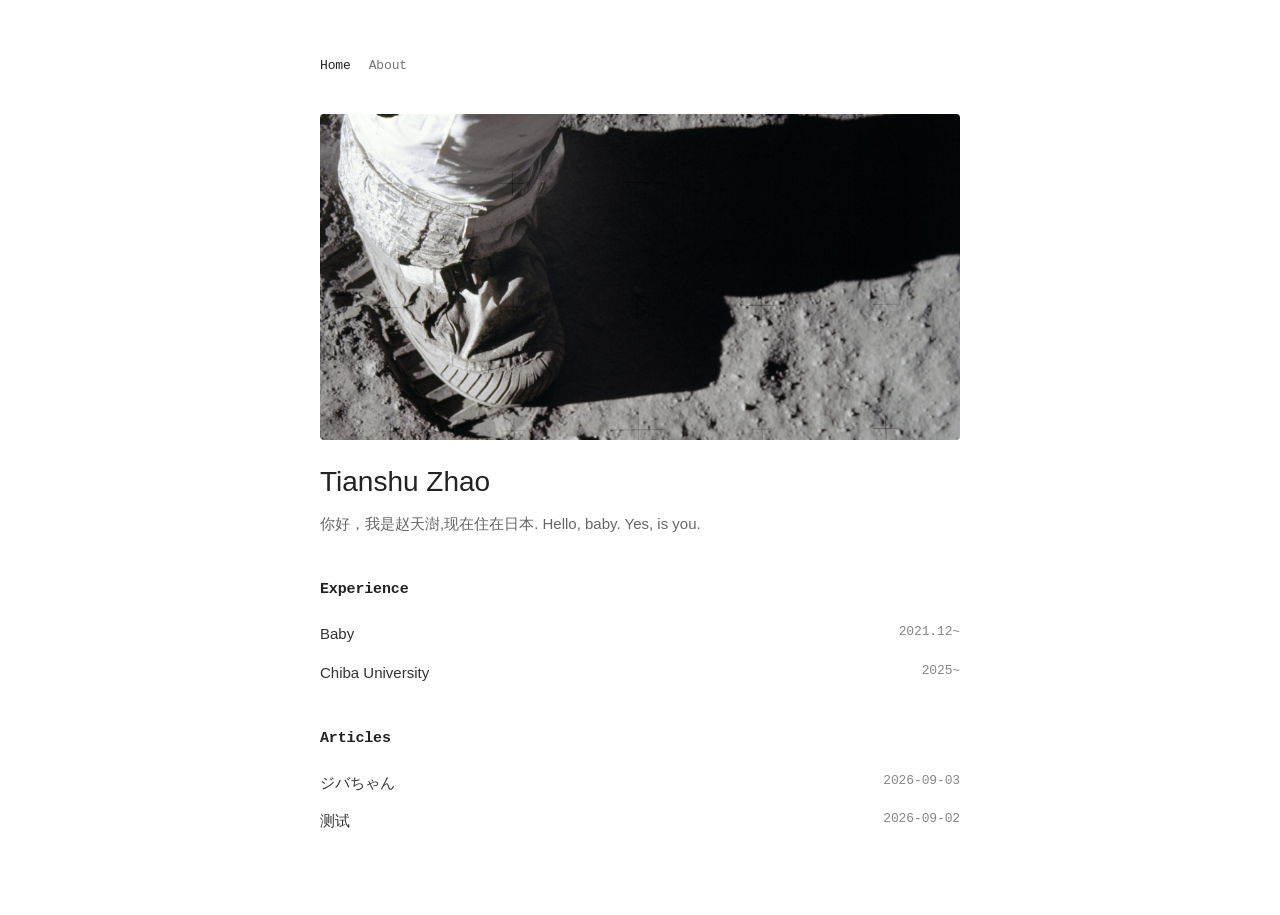
==== index.html @ 3090a096 "Publish website" ====
<!doctype html><html lang="en"><head><meta charset="utf-8"><meta name="viewport" content="width=device-width,initial-scale=1"><title>Tianshu Zhao — Culture × Technology</title><meta name="description" content="Hello, baby. 
Yes, is you.
"><meta property="og:title" content="Tianshu Zhao — Culture × Technology"><meta property="og:description" content="Hello, baby. 
Yes, is you.
"><meta property="og:image" content="https://zhao-tianshu.github.io/og.png"><meta name="twitter:card" content="summary_large_image"><meta name="twitter:title" content="Tianshu Zhao — Culture × Technology"><meta name="twitter:description" content="Hello, baby. 
Yes, is you.
"><meta name="twitter:image" content="https://zhao-tianshu.github.io/og.png"><link rel="stylesheet" href="/style.css"></head><body><main><nav class="site-nav" aria-label="Main navigation"><a aria-current="page" href="/">Home</a><a href="/about/">About</a></nav><header><img class="profile-image" src="/uploads/wx20260902-2238252x-1.png" alt="Tianshu Zhao" style="width:640px;transform:translate(0px,0px)"><h1>Tianshu Zhao</h1><p>你好，我是赵天澍,现在住在日本. Hello, baby. 
Yes, is you.
</p></header><section><h2>Experience</h2><ul><li><span class="plain-title">Baby</span><span>2021.12~ </span></li><li><span class="plain-title">Chiba University</span><span>2025~</span></li></ul></section><section><h2>Articles</h2><ul><li><a href="/writing/2026-09-03-/">ジバちゃん</a><span>2026-09-03</span></li><li><a href="/writing/2026-09-02-/">测试</a><span>2026-09-02</span></li></ul></section></main></body></html>
---- style.css ----
:root { --ui-mono: Consolas, "SFMono-Regular", "Liberation Mono", Menlo, monospace; }
* { box-sizing: border-box; }
body { margin: 0; background: #fff; color: #333; font: 15px/1.75 "Helvetica Neue", "Noto Sans SC", "Noto Sans JP", "Hiragino Sans", "Yu Gothic", "Microsoft YaHei", Arial, sans-serif; font-kerning: normal; overflow-wrap: break-word; }
a { color: #333; text-decoration: none; }
a:hover { text-decoration: underline; text-decoration-color: #999; text-underline-offset: 3px; }
main { width: min(100% - 36px, 640px); margin: 0 auto; padding: 56px 0 40px; }
.site-nav { display: flex; gap: 18px; margin-bottom: 38px; font: 13px/1.5 var(--ui-mono); letter-spacing: -0.01em; }
.site-nav a { color: #777; }
.site-nav a[aria-current="page"] { color: #222; }
header { margin-bottom: 40px; }
.profile-image { display: block; max-width: 100%; height: auto; margin: 0 auto 24px; border-radius: 4px; }
h1 { margin: 0 0 12px; color: #222; font-size: 28px; font-weight: 500; line-height: 1.25; }
header p { max-width: 600px; margin: 0; color: #666; }
section { margin: 0 0 34px; }
h2 { margin: 0 0 12px; color: #222; font-size: 15px; font-weight: 600; }
main > section > h2, .about-page > section > h2, li > span:not(.plain-title), .pagination, footer, .back, time, .contact-list { font-family: var(--ui-mono); letter-spacing: -0.01em; }
ul { margin: 0; padding: 0; list-style: none; }
li { display: flex; justify-content: space-between; gap: 20px; padding: 6px 0; }
li span, time { color: #888; font-size: 13px; white-space: nowrap; }
li .plain-title { color: #333; font-size: 15px; white-space: normal; }
.pagination { display: grid; grid-template-columns: 1fr auto 1fr; align-items: center; margin-top: 16px; color: #888; font-size: 13px; }
.pagination > :last-child { justify-self: end; }
footer { display: flex; gap: 20px; padding-top: 18px; border-top: 1px solid #e6e6e6; font-size: 13px; }
.back { display: inline-block; margin-bottom: 42px; font-size: 13px; }
.article header { margin-bottom: 34px; }
.article header h1 { margin-bottom: 5px; }
.article p, .article blockquote { margin: 0 0 22px; }
.article p a, .article blockquote a { text-decoration: underline; text-decoration-color: #bbb; text-underline-offset: 3px; }
.article h2 { margin: 34px 0 12px; font-size: 19px; }
.article blockquote { padding-left: 16px; border-left: 2px solid #ddd; color: #666; }
.article img { display: block; max-width: 100%; height: auto; margin: 0 auto 22px; border-radius: 3px; }
.article .article-cover { width: 100%; margin-bottom: 30px; }
.about-page > header { margin-bottom: 28px; }
.about-page section p { margin: 0 0 18px; }
.contact-list { display: flex; flex-wrap: wrap; gap: 10px 20px; margin: 0; padding: 0; list-style: none; }
.contact-list li { display: list-item; padding: 0; }
.about-name { margin-top: 42px; color: #999; font-size: 13px; }
.admin header { margin-bottom: 24px; }
.button { display: inline-block; padding: 9px 14px; border: 1px solid #d6d6d6; border-radius: 6px; color: #222; }
.button:hover { border-color: #aaa; text-decoration: none; }
.admin-notes { margin-top: 40px; }
.admin ol { margin: 0; padding-left: 20px; }
.admin ol li { display: list-item; padding: 3px 0; }
@media (max-width: 520px) { main { padding-top: 38px; } li span { font-size: 11px; } }
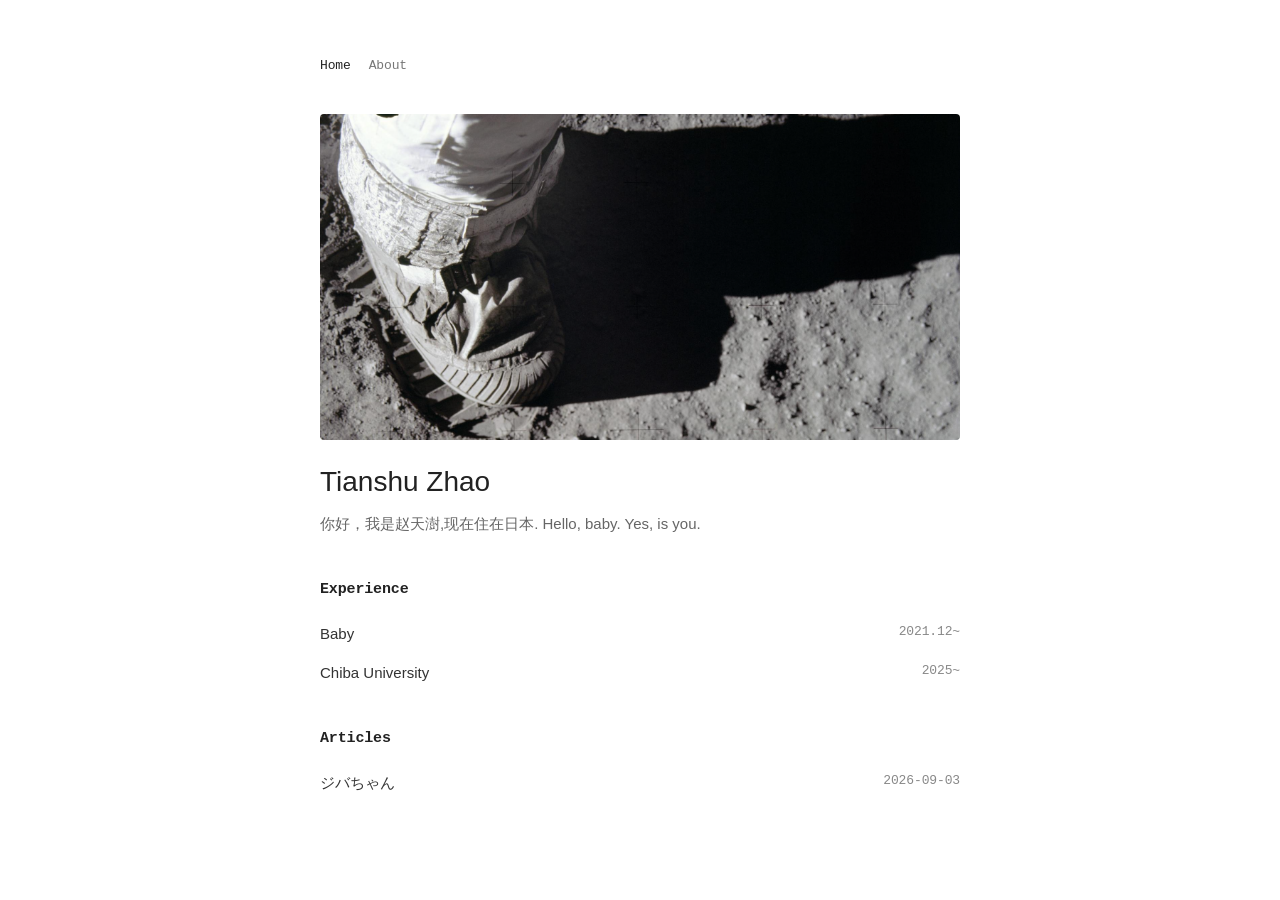
==== commit e1ce5f08: "Publish website" ====
--- a/index.html
+++ b/index.html
@@ -6,4 +6,4 @@
 Yes, is you.
 "><meta name="twitter:image" content="https://zhao-tianshu.github.io/og.png"><link rel="stylesheet" href="/style.css"></head><body><main><nav class="site-nav" aria-label="Main navigation"><a aria-current="page" href="/">Home</a><a href="/about/">About</a></nav><header><img class="profile-image" src="/uploads/wx20260902-2238252x-1.png" alt="Tianshu Zhao" style="width:640px;transform:translate(0px,0px)"><h1>Tianshu Zhao</h1><p>你好，我是赵天澍,现在住在日本. Hello, baby. 
 Yes, is you.
-</p></header><section><h2>Experience</h2><ul><li><span class="plain-title">Baby</span><span>2021.12~ </span></li><li><span class="plain-title">Chiba University</span><span>2025~</span></li></ul></section><section><h2>Articles</h2><ul><li><a href="/writing/2026-09-03-/">ジバちゃん</a><span>2026-09-03</span></li><li><a href="/writing/2026-09-02-/">测试</a><span>2026-09-02</span></li></ul></section></main></body></html>+</p></header><section><h2>Experience</h2><ul><li><span class="plain-title">Baby</span><span>2021.12~ </span></li><li><span class="plain-title">Chiba University</span><span>2025~</span></li></ul></section><section><h2>Articles</h2><ul><li><a href="/writing/2026-09-03-/">ジバちゃん</a><span>2026-09-03</span></li></ul></section></main></body></html>
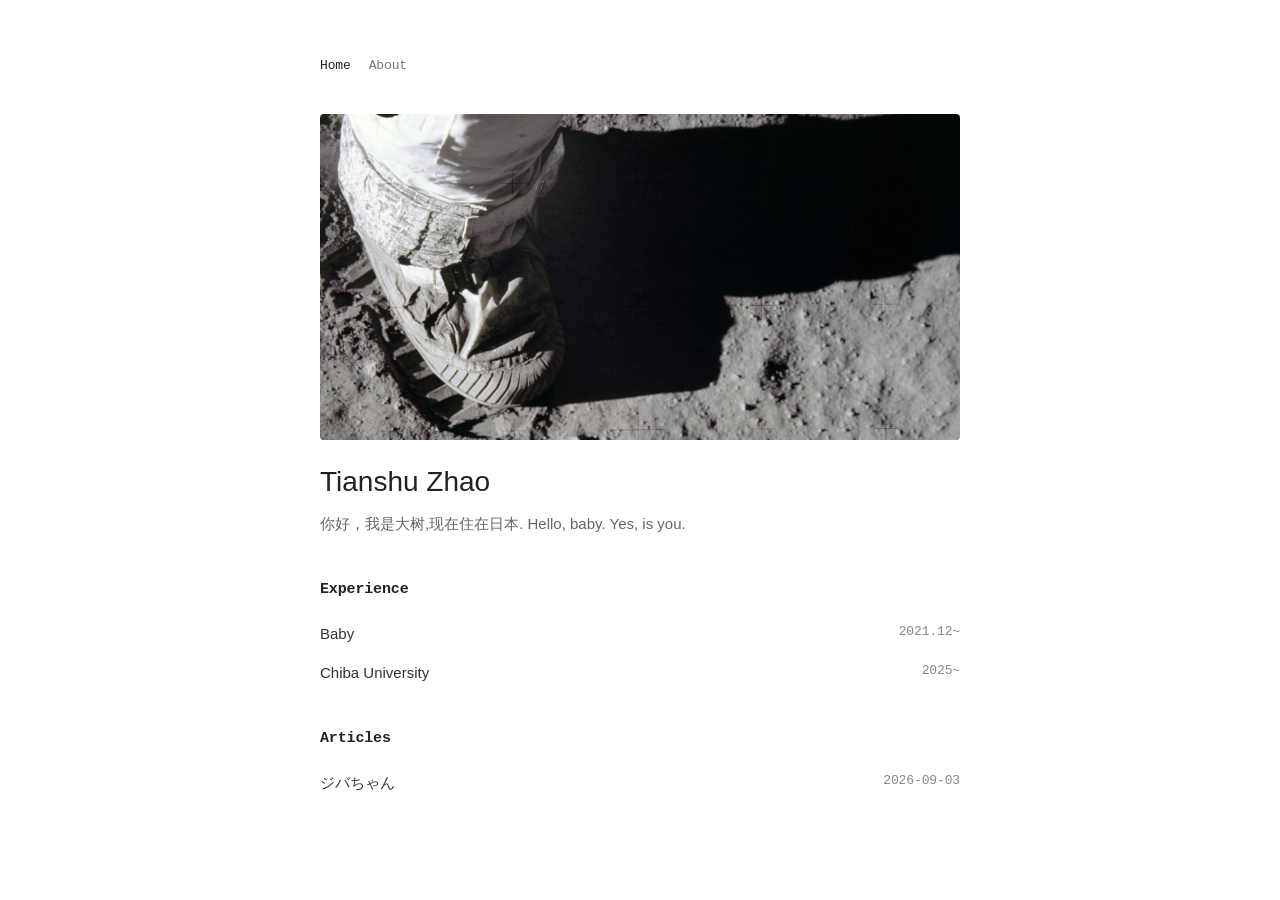
==== commit cdf1aaaa: "Publish website" ====
--- a/index.html
+++ b/index.html
@@ -4,6 +4,6 @@
 Yes, is you.
 "><meta property="og:image" content="https://zhao-tianshu.github.io/og.png"><meta name="twitter:card" content="summary_large_image"><meta name="twitter:title" content="Tianshu Zhao — Culture × Technology"><meta name="twitter:description" content="Hello, baby. 
 Yes, is you.
-"><meta name="twitter:image" content="https://zhao-tianshu.github.io/og.png"><link rel="stylesheet" href="/style.css"></head><body><main><nav class="site-nav" aria-label="Main navigation"><a aria-current="page" href="/">Home</a><a href="/about/">About</a></nav><header><img class="profile-image" src="/uploads/wx20260902-2238252x-1.png" alt="Tianshu Zhao" style="width:640px;transform:translate(0px,0px)"><h1>Tianshu Zhao</h1><p>你好，我是赵天澍,现在住在日本. Hello, baby. 
+"><meta name="twitter:image" content="https://zhao-tianshu.github.io/og.png"><link rel="stylesheet" href="/style.css"></head><body><main><nav class="site-nav" aria-label="Main navigation"><a aria-current="page" href="/">Home</a><a href="/about/">About</a></nav><header><img class="profile-image" src="/uploads/wx20260902-2238252x-1.png" alt="Tianshu Zhao" style="width:640px;transform:translate(0px,0px)"><h1>Tianshu Zhao</h1><p>你好，我是大树,现在住在日本. Hello, baby. 
 Yes, is you.
 </p></header><section><h2>Experience</h2><ul><li><span class="plain-title">Baby</span><span>2021.12~ </span></li><li><span class="plain-title">Chiba University</span><span>2025~</span></li></ul></section><section><h2>Articles</h2><ul><li><a href="/writing/2026-09-03-/">ジバちゃん</a><span>2026-09-03</span></li></ul></section></main></body></html>
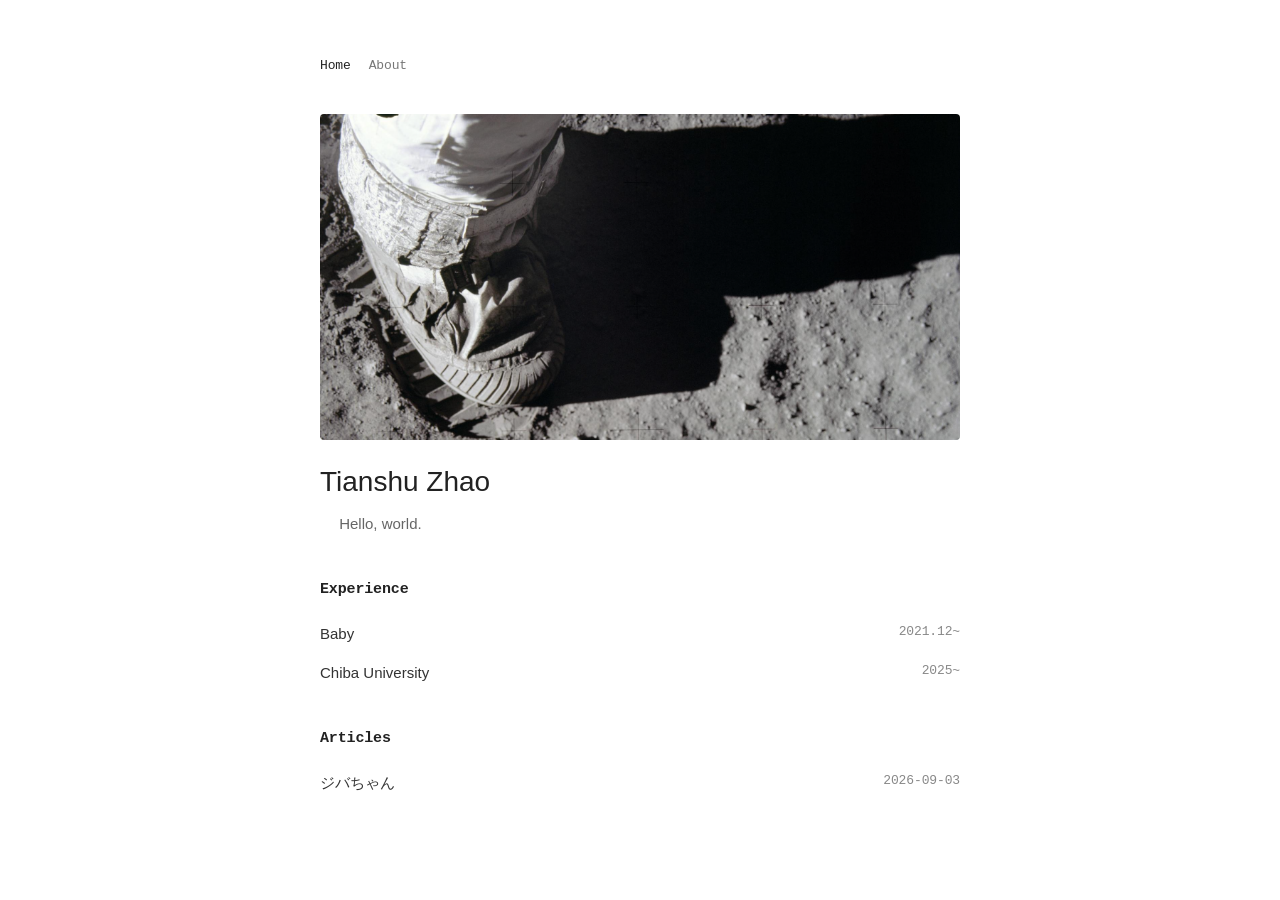
==== commit 2850b0bf: "Publish website" ====
--- a/index.html
+++ b/index.html
@@ -1,9 +1,5 @@
-<!doctype html><html lang="en"><head><meta charset="utf-8"><meta name="viewport" content="width=device-width,initial-scale=1"><title>Tianshu Zhao — Culture × Technology</title><meta name="description" content="Hello, baby. 
-Yes, is you.
-"><meta property="og:title" content="Tianshu Zhao — Culture × Technology"><meta property="og:description" content="Hello, baby. 
-Yes, is you.
-"><meta property="og:image" content="https://zhao-tianshu.github.io/og.png"><meta name="twitter:card" content="summary_large_image"><meta name="twitter:title" content="Tianshu Zhao — Culture × Technology"><meta name="twitter:description" content="Hello, baby. 
-Yes, is you.
-"><meta name="twitter:image" content="https://zhao-tianshu.github.io/og.png"><link rel="stylesheet" href="/style.css"></head><body><main><nav class="site-nav" aria-label="Main navigation"><a aria-current="page" href="/">Home</a><a href="/about/">About</a></nav><header><img class="profile-image" src="/uploads/wx20260902-2238252x-1.png" alt="Tianshu Zhao" style="width:640px;transform:translate(0px,0px)"><h1>Tianshu Zhao</h1><p>你好，我是大树,现在住在日本. Hello, baby. 
-Yes, is you.
+<!doctype html><html lang="en"><head><meta charset="utf-8"><meta name="viewport" content="width=device-width,initial-scale=1"><title>Tianshu Zhao — Culture × Technology</title><meta name="description" content="Hello, world.
+"><meta property="og:title" content="Tianshu Zhao — Culture × Technology"><meta property="og:description" content="Hello, world.
+"><meta property="og:image" content="https://zhao-tianshu.github.io/og.png"><meta name="twitter:card" content="summary_large_image"><meta name="twitter:title" content="Tianshu Zhao — Culture × Technology"><meta name="twitter:description" content="Hello, world.
+"><meta name="twitter:image" content="https://zhao-tianshu.github.io/og.png"><link rel="stylesheet" href="/style.css"></head><body><main><nav class="site-nav" aria-label="Main navigation"><a aria-current="page" href="/">Home</a><a href="/about/">About</a></nav><header><img class="profile-image" src="/uploads/wx20260902-2238252x-1.png" alt="Tianshu Zhao" style="width:640px;transform:translate(0px,0px)"><h1>Tianshu Zhao</h1><p>　 Hello, world.
 </p></header><section><h2>Experience</h2><ul><li><span class="plain-title">Baby</span><span>2021.12~ </span></li><li><span class="plain-title">Chiba University</span><span>2025~</span></li></ul></section><section><h2>Articles</h2><ul><li><a href="/writing/2026-09-03-/">ジバちゃん</a><span>2026-09-03</span></li></ul></section></main></body></html>
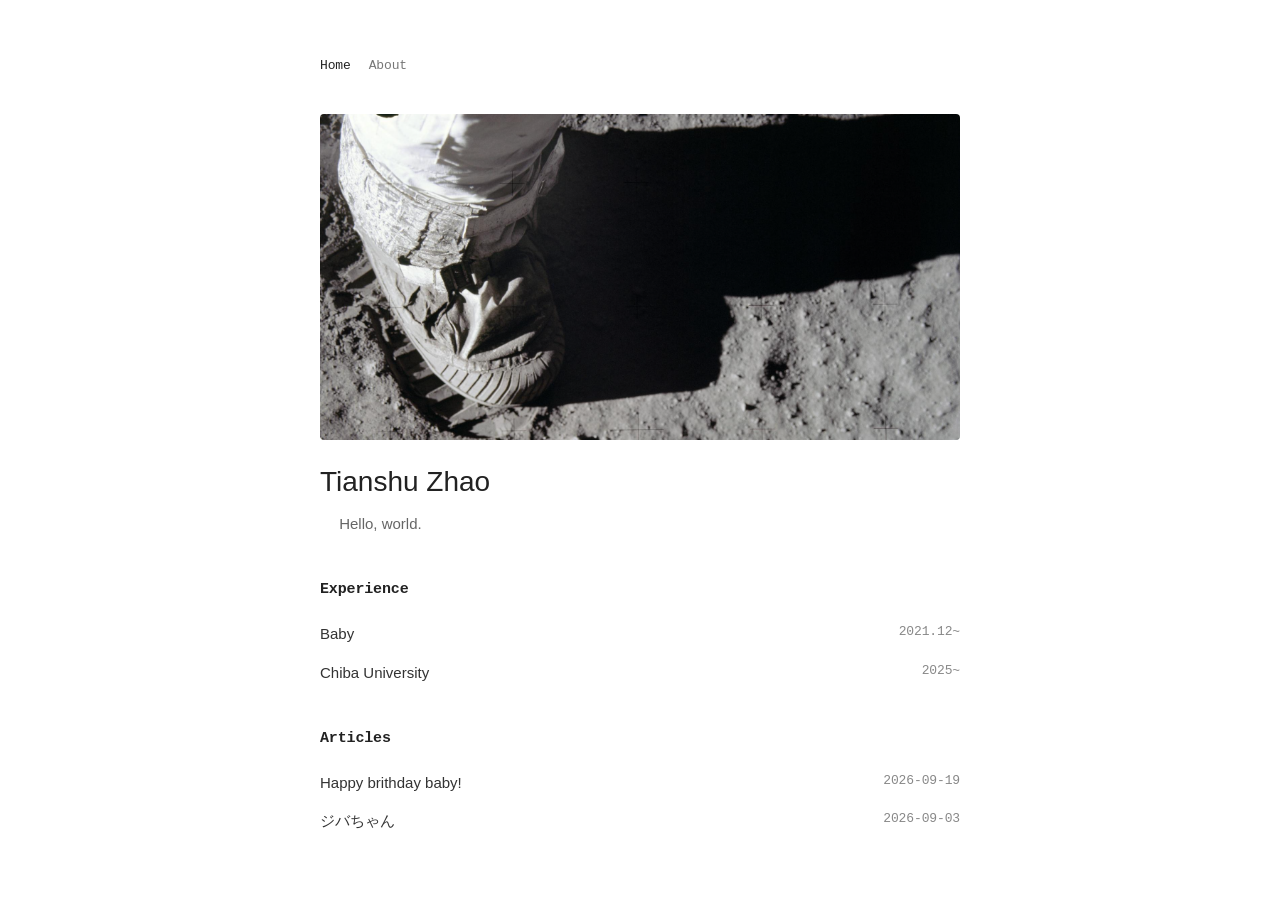
==== commit 340c0f61: "Publish website" ====
--- a/index.html
+++ b/index.html
@@ -2,4 +2,4 @@
 "><meta property="og:title" content="Tianshu Zhao — Culture × Technology"><meta property="og:description" content="Hello, world.
 "><meta property="og:image" content="https://zhao-tianshu.github.io/og.png"><meta name="twitter:card" content="summary_large_image"><meta name="twitter:title" content="Tianshu Zhao — Culture × Technology"><meta name="twitter:description" content="Hello, world.
 "><meta name="twitter:image" content="https://zhao-tianshu.github.io/og.png"><link rel="stylesheet" href="/style.css"></head><body><main><nav class="site-nav" aria-label="Main navigation"><a aria-current="page" href="/">Home</a><a href="/about/">About</a></nav><header><img class="profile-image" src="/uploads/wx20260902-2238252x-1.png" alt="Tianshu Zhao" style="width:640px;transform:translate(0px,0px)"><h1>Tianshu Zhao</h1><p>　 Hello, world.
-</p></header><section><h2>Experience</h2><ul><li><span class="plain-title">Baby</span><span>2021.12~ </span></li><li><span class="plain-title">Chiba University</span><span>2025~</span></li></ul></section><section><h2>Articles</h2><ul><li><a href="/writing/2026-09-03-/">ジバちゃん</a><span>2026-09-03</span></li></ul></section></main></body></html>+</p></header><section><h2>Experience</h2><ul><li><span class="plain-title">Baby</span><span>2021.12~ </span></li><li><span class="plain-title">Chiba University</span><span>2025~</span></li></ul></section><section><h2>Articles</h2><ul><li><a href="/writing/2026-09-18-happy-brithday-baby/">Happy brithday baby!</a><span>2026-09-19</span></li><li><a href="/writing/2026-09-03-/">ジバちゃん</a><span>2026-09-03</span></li></ul></section></main></body></html>
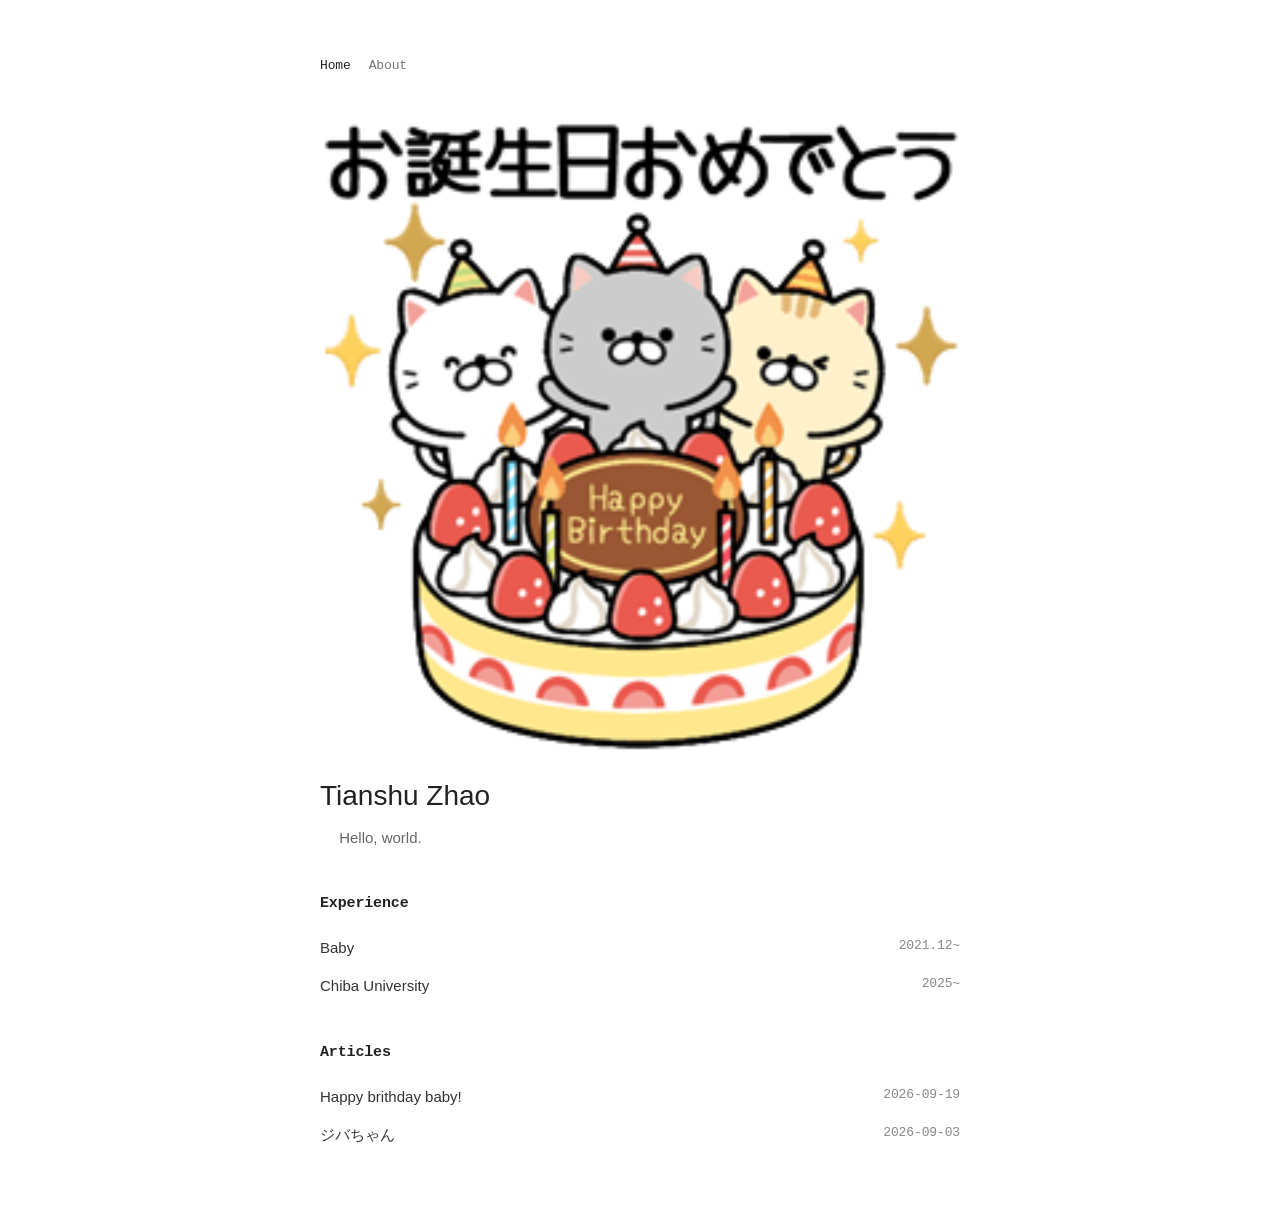
==== commit 32bab940: "Publish website" ====
--- a/index.html
+++ b/index.html
@@ -1,5 +1,5 @@
 <!doctype html><html lang="en"><head><meta charset="utf-8"><meta name="viewport" content="width=device-width,initial-scale=1"><title>Tianshu Zhao — Culture × Technology</title><meta name="description" content="Hello, world.
 "><meta property="og:title" content="Tianshu Zhao — Culture × Technology"><meta property="og:description" content="Hello, world.
 "><meta property="og:image" content="https://zhao-tianshu.github.io/og.png"><meta name="twitter:card" content="summary_large_image"><meta name="twitter:title" content="Tianshu Zhao — Culture × Technology"><meta name="twitter:description" content="Hello, world.
-"><meta name="twitter:image" content="https://zhao-tianshu.github.io/og.png"><link rel="stylesheet" href="/style.css"></head><body><main><nav class="site-nav" aria-label="Main navigation"><a aria-current="page" href="/">Home</a><a href="/about/">About</a></nav><header><img class="profile-image" src="/uploads/wx20260902-2238252x-1.png" alt="Tianshu Zhao" style="width:640px;transform:translate(0px,0px)"><h1>Tianshu Zhao</h1><p>　 Hello, world.
+"><meta name="twitter:image" content="https://zhao-tianshu.github.io/og.png"><link rel="stylesheet" href="/style.css"></head><body><main><nav class="site-nav" aria-label="Main navigation"><a aria-current="page" href="/">Home</a><a href="/about/">About</a></nav><header><img class="profile-image" src="/uploads/main-1.png" alt="Tianshu Zhao" style="width:640px;transform:translate(0px,0px)"><h1>Tianshu Zhao</h1><p>　 Hello, world.
 </p></header><section><h2>Experience</h2><ul><li><span class="plain-title">Baby</span><span>2021.12~ </span></li><li><span class="plain-title">Chiba University</span><span>2025~</span></li></ul></section><section><h2>Articles</h2><ul><li><a href="/writing/2026-09-18-happy-brithday-baby/">Happy brithday baby!</a><span>2026-09-19</span></li><li><a href="/writing/2026-09-03-/">ジバちゃん</a><span>2026-09-03</span></li></ul></section></main></body></html>
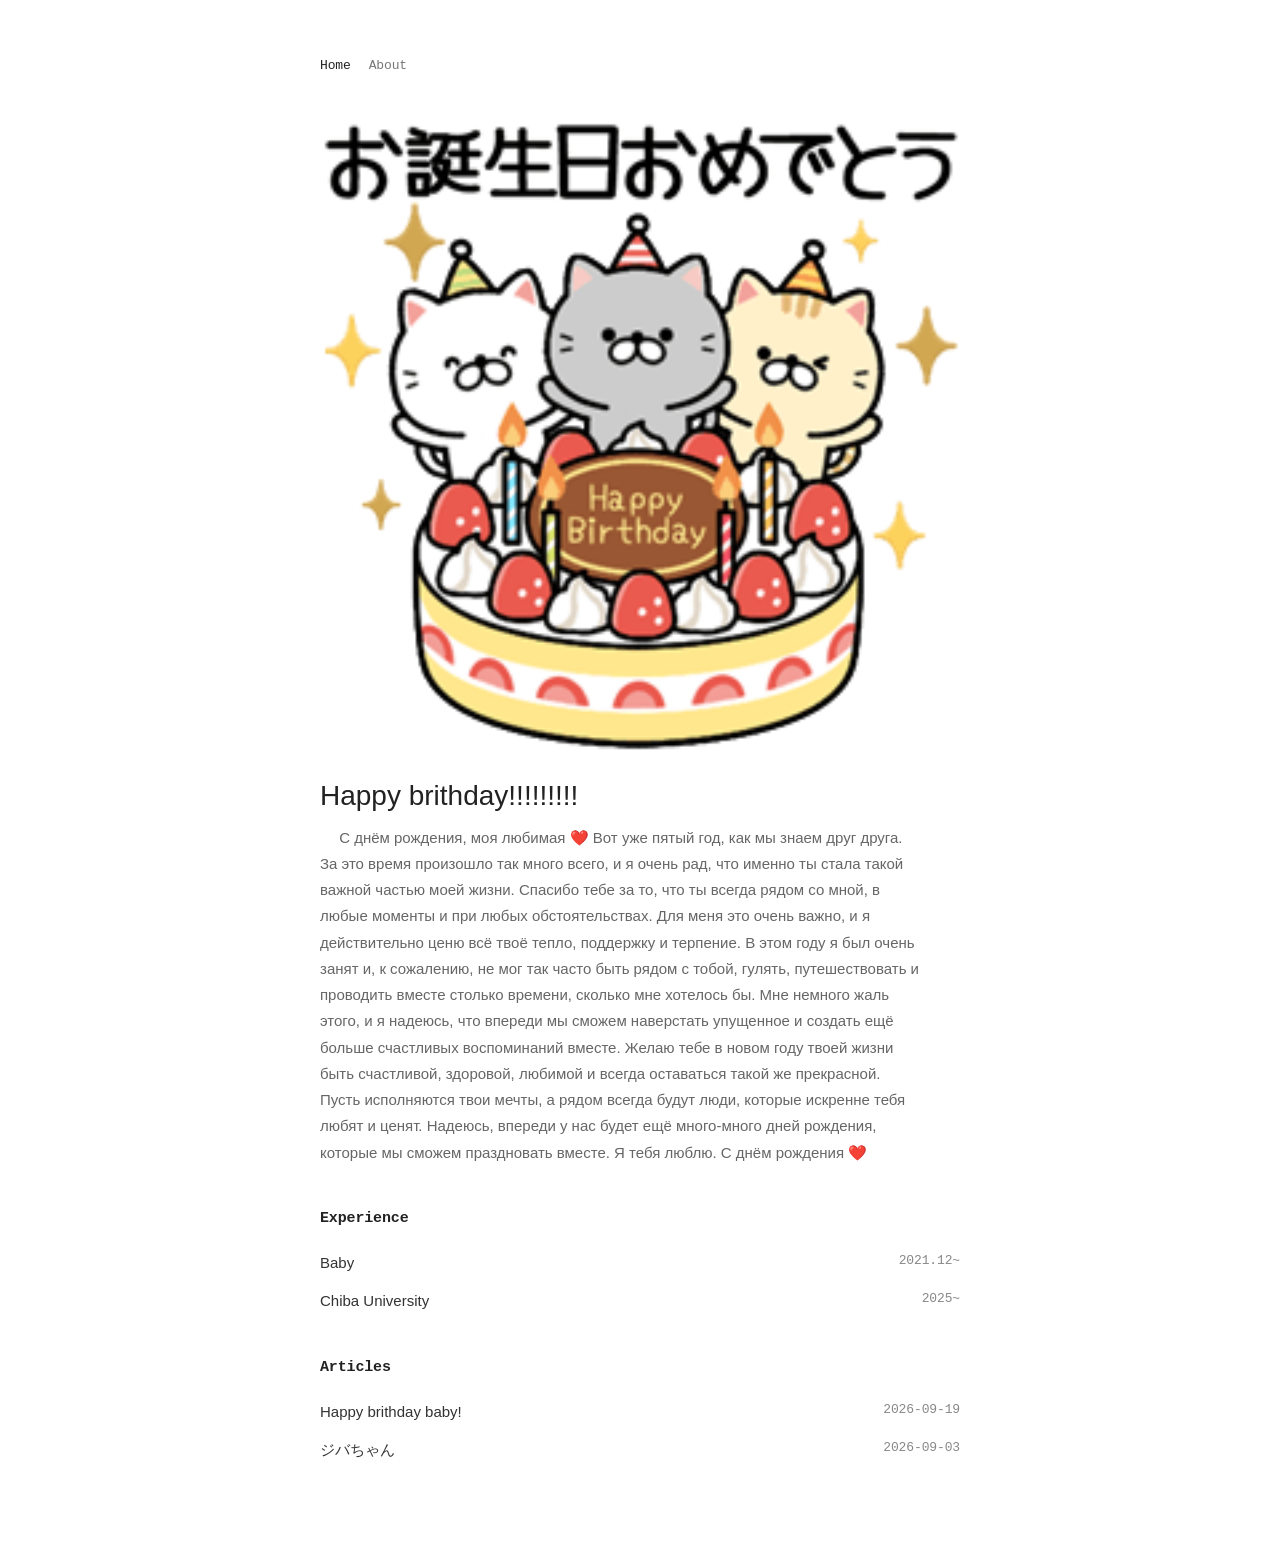
==== commit ae23efd7: "Publish website" ====
--- a/index.html
+++ b/index.html
@@ -1,5 +1,53 @@
-<!doctype html><html lang="en"><head><meta charset="utf-8"><meta name="viewport" content="width=device-width,initial-scale=1"><title>Tianshu Zhao — Culture × Technology</title><meta name="description" content="Hello, world.
-"><meta property="og:title" content="Tianshu Zhao — Culture × Technology"><meta property="og:description" content="Hello, world.
-"><meta property="og:image" content="https://zhao-tianshu.github.io/og.png"><meta name="twitter:card" content="summary_large_image"><meta name="twitter:title" content="Tianshu Zhao — Culture × Technology"><meta name="twitter:description" content="Hello, world.
-"><meta name="twitter:image" content="https://zhao-tianshu.github.io/og.png"><link rel="stylesheet" href="/style.css"></head><body><main><nav class="site-nav" aria-label="Main navigation"><a aria-current="page" href="/">Home</a><a href="/about/">About</a></nav><header><img class="profile-image" src="/uploads/main-1.png" alt="Tianshu Zhao" style="width:640px;transform:translate(0px,0px)"><h1>Tianshu Zhao</h1><p>　 Hello, world.
+<!doctype html><html lang="en"><head><meta charset="utf-8"><meta name="viewport" content="width=device-width,initial-scale=1"><title>Happy brithday!!!!!!!!! — Culture × Technology</title><meta name="description" content="С днём рождения, моя любимая ❤️
+
+Вот уже пятый год, как мы знаем друг друга. За это время произошло так много всего, и я очень рад, что именно ты стала такой важной частью моей жизни.
+
+Спасибо тебе за то, что ты всегда рядом со мной, в любые моменты и при любых обстоятельствах. Для меня это очень важно, и я действительно ценю всё твоё тепло, поддержку и терпение.
+
+В этом году я был очень занят и, к сожалению, не мог так часто быть рядом с тобой, гулять, путешествовать и проводить вместе столько времени, сколько мне хотелось бы. Мне немного жаль этого, и я надеюсь, что впереди мы сможем наверстать упущенное и создать ещё больше счастливых воспоминаний вместе.
+
+Желаю тебе в новом году твоей жизни быть счастливой, здоровой, любимой и всегда оставаться такой же прекрасной. Пусть исполняются твои мечты, а рядом всегда будут люди, которые искренне тебя любят и ценят.
+
+Надеюсь, впереди у нас будет ещё много-много дней рождения, которые мы сможем праздновать вместе.
+
+Я тебя люблю. С днём рождения ❤️
+"><meta property="og:title" content="Happy brithday!!!!!!!!! — Culture × Technology"><meta property="og:description" content="С днём рождения, моя любимая ❤️
+
+Вот уже пятый год, как мы знаем друг друга. За это время произошло так много всего, и я очень рад, что именно ты стала такой важной частью моей жизни.
+
+Спасибо тебе за то, что ты всегда рядом со мной, в любые моменты и при любых обстоятельствах. Для меня это очень важно, и я действительно ценю всё твоё тепло, поддержку и терпение.
+
+В этом году я был очень занят и, к сожалению, не мог так часто быть рядом с тобой, гулять, путешествовать и проводить вместе столько времени, сколько мне хотелось бы. Мне немного жаль этого, и я надеюсь, что впереди мы сможем наверстать упущенное и создать ещё больше счастливых воспоминаний вместе.
+
+Желаю тебе в новом году твоей жизни быть счастливой, здоровой, любимой и всегда оставаться такой же прекрасной. Пусть исполняются твои мечты, а рядом всегда будут люди, которые искренне тебя любят и ценят.
+
+Надеюсь, впереди у нас будет ещё много-много дней рождения, которые мы сможем праздновать вместе.
+
+Я тебя люблю. С днём рождения ❤️
+"><meta property="og:image" content="https://zhao-tianshu.github.io/og.png"><meta name="twitter:card" content="summary_large_image"><meta name="twitter:title" content="Happy brithday!!!!!!!!! — Culture × Technology"><meta name="twitter:description" content="С днём рождения, моя любимая ❤️
+
+Вот уже пятый год, как мы знаем друг друга. За это время произошло так много всего, и я очень рад, что именно ты стала такой важной частью моей жизни.
+
+Спасибо тебе за то, что ты всегда рядом со мной, в любые моменты и при любых обстоятельствах. Для меня это очень важно, и я действительно ценю всё твоё тепло, поддержку и терпение.
+
+В этом году я был очень занят и, к сожалению, не мог так часто быть рядом с тобой, гулять, путешествовать и проводить вместе столько времени, сколько мне хотелось бы. Мне немного жаль этого, и я надеюсь, что впереди мы сможем наверстать упущенное и создать ещё больше счастливых воспоминаний вместе.
+
+Желаю тебе в новом году твоей жизни быть счастливой, здоровой, любимой и всегда оставаться такой же прекрасной. Пусть исполняются твои мечты, а рядом всегда будут люди, которые искренне тебя любят и ценят.
+
+Надеюсь, впереди у нас будет ещё много-много дней рождения, которые мы сможем праздновать вместе.
+
+Я тебя люблю. С днём рождения ❤️
+"><meta name="twitter:image" content="https://zhao-tianshu.github.io/og.png"><link rel="stylesheet" href="/style.css"></head><body><main><nav class="site-nav" aria-label="Main navigation"><a aria-current="page" href="/">Home</a><a href="/about/">About</a></nav><header><img class="profile-image" src="/uploads/main-1.png" alt="Happy brithday!!!!!!!!!" style="width:640px;transform:translate(0px,0px)"><h1>Happy brithday!!!!!!!!!</h1><p>　 С днём рождения, моя любимая ❤️
+
+Вот уже пятый год, как мы знаем друг друга. За это время произошло так много всего, и я очень рад, что именно ты стала такой важной частью моей жизни.
+
+Спасибо тебе за то, что ты всегда рядом со мной, в любые моменты и при любых обстоятельствах. Для меня это очень важно, и я действительно ценю всё твоё тепло, поддержку и терпение.
+
+В этом году я был очень занят и, к сожалению, не мог так часто быть рядом с тобой, гулять, путешествовать и проводить вместе столько времени, сколько мне хотелось бы. Мне немного жаль этого, и я надеюсь, что впереди мы сможем наверстать упущенное и создать ещё больше счастливых воспоминаний вместе.
+
+Желаю тебе в новом году твоей жизни быть счастливой, здоровой, любимой и всегда оставаться такой же прекрасной. Пусть исполняются твои мечты, а рядом всегда будут люди, которые искренне тебя любят и ценят.
+
+Надеюсь, впереди у нас будет ещё много-много дней рождения, которые мы сможем праздновать вместе.
+
+Я тебя люблю. С днём рождения ❤️
 </p></header><section><h2>Experience</h2><ul><li><span class="plain-title">Baby</span><span>2021.12~ </span></li><li><span class="plain-title">Chiba University</span><span>2025~</span></li></ul></section><section><h2>Articles</h2><ul><li><a href="/writing/2026-09-18-happy-brithday-baby/">Happy brithday baby!</a><span>2026-09-19</span></li><li><a href="/writing/2026-09-03-/">ジバちゃん</a><span>2026-09-03</span></li></ul></section></main></body></html>
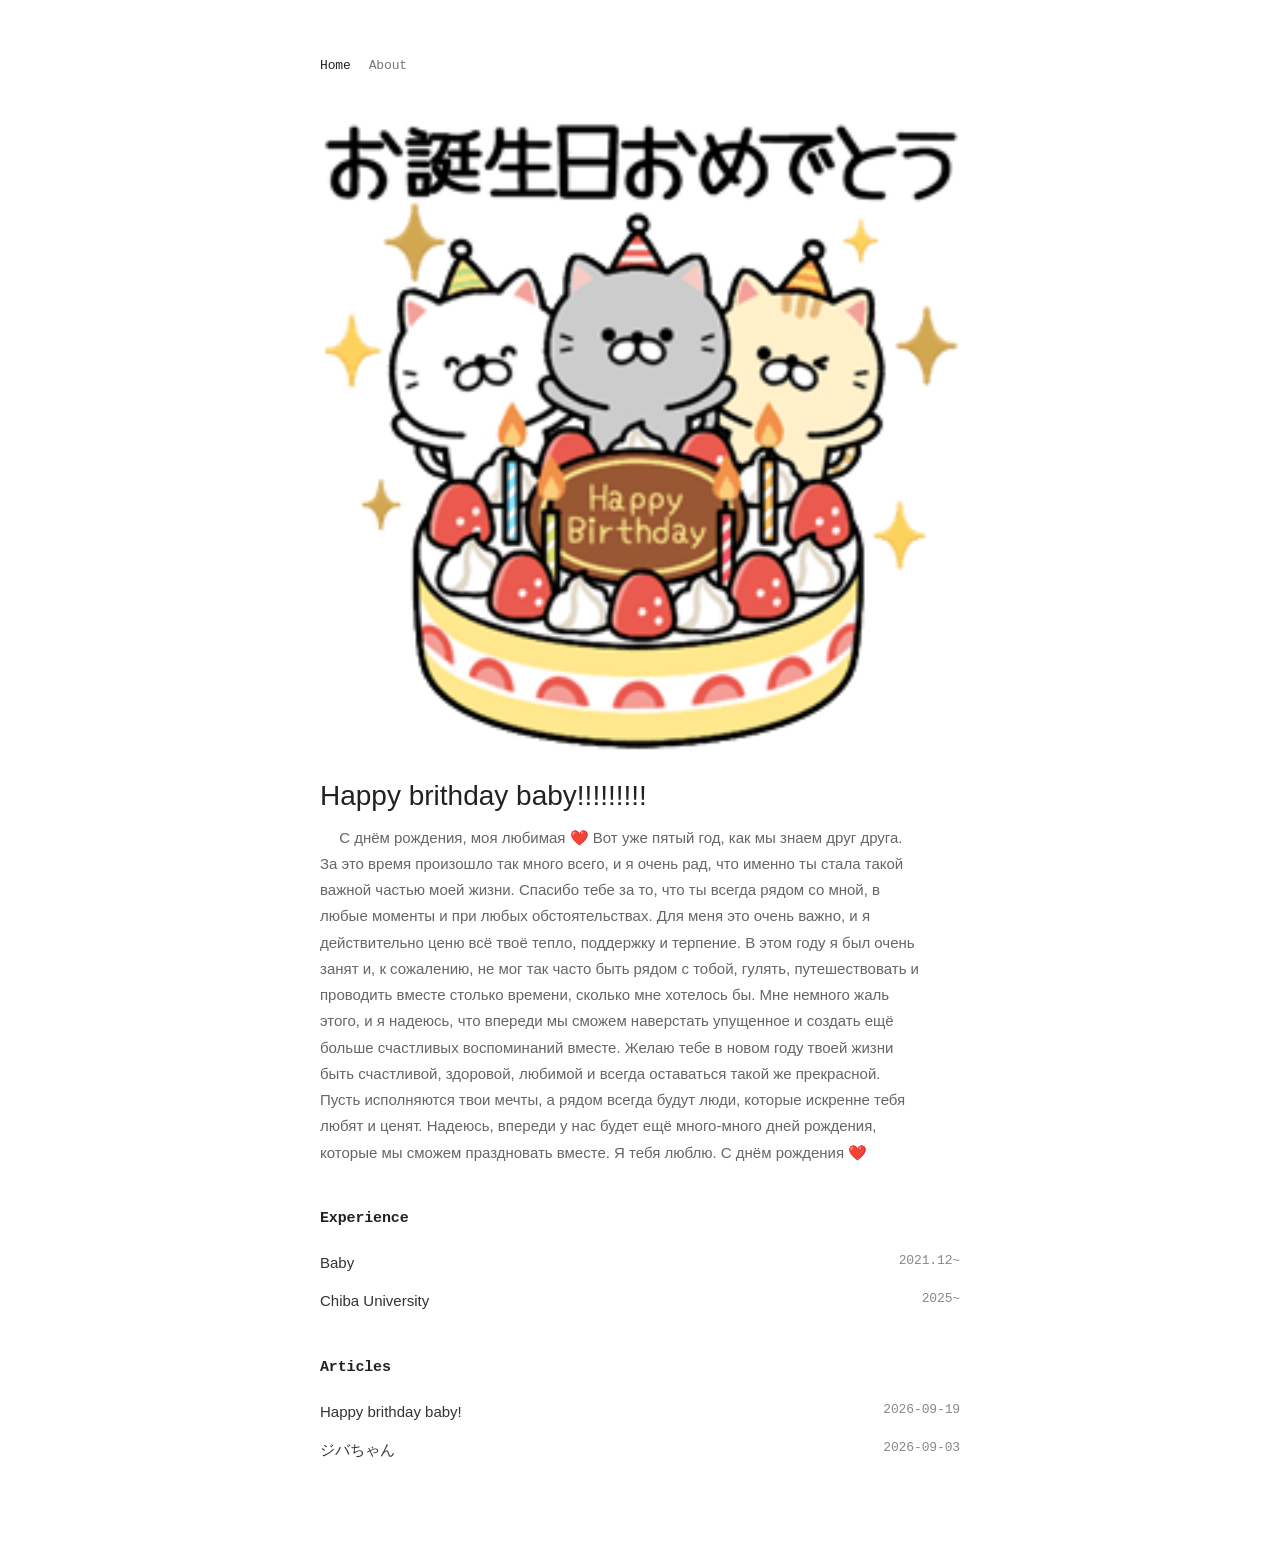
==== commit 4d223570: "Publish website" ====
--- a/index.html
+++ b/index.html
@@ -1,4 +1,4 @@
-<!doctype html><html lang="en"><head><meta charset="utf-8"><meta name="viewport" content="width=device-width,initial-scale=1"><title>Happy brithday!!!!!!!!! — Culture × Technology</title><meta name="description" content="С днём рождения, моя любимая ❤️
+<!doctype html><html lang="en"><head><meta charset="utf-8"><meta name="viewport" content="width=device-width,initial-scale=1"><title>Happy brithday baby!!!!!!!!! — Culture × Technology</title><meta name="description" content="С днём рождения, моя любимая ❤️
 
 Вот уже пятый год, как мы знаем друг друга. За это время произошло так много всего, и я очень рад, что именно ты стала такой важной частью моей жизни.
 
@@ -11,7 +11,7 @@
 Надеюсь, впереди у нас будет ещё много-много дней рождения, которые мы сможем праздновать вместе.
 
 Я тебя люблю. С днём рождения ❤️
-"><meta property="og:title" content="Happy brithday!!!!!!!!! — Culture × Technology"><meta property="og:description" content="С днём рождения, моя любимая ❤️
+"><meta property="og:title" content="Happy brithday baby!!!!!!!!! — Culture × Technology"><meta property="og:description" content="С днём рождения, моя любимая ❤️
 
 Вот уже пятый год, как мы знаем друг друга. За это время произошло так много всего, и я очень рад, что именно ты стала такой важной частью моей жизни.
 
@@ -24,7 +24,7 @@
 Надеюсь, впереди у нас будет ещё много-много дней рождения, которые мы сможем праздновать вместе.
 
 Я тебя люблю. С днём рождения ❤️
-"><meta property="og:image" content="https://zhao-tianshu.github.io/og.png"><meta name="twitter:card" content="summary_large_image"><meta name="twitter:title" content="Happy brithday!!!!!!!!! — Culture × Technology"><meta name="twitter:description" content="С днём рождения, моя любимая ❤️
+"><meta property="og:image" content="https://zhao-tianshu.github.io/og.png"><meta name="twitter:card" content="summary_large_image"><meta name="twitter:title" content="Happy brithday baby!!!!!!!!! — Culture × Technology"><meta name="twitter:description" content="С днём рождения, моя любимая ❤️
 
 Вот уже пятый год, как мы знаем друг друга. За это время произошло так много всего, и я очень рад, что именно ты стала такой важной частью моей жизни.
 
@@ -37,7 +37,7 @@
 Надеюсь, впереди у нас будет ещё много-много дней рождения, которые мы сможем праздновать вместе.
 
 Я тебя люблю. С днём рождения ❤️
-"><meta name="twitter:image" content="https://zhao-tianshu.github.io/og.png"><link rel="stylesheet" href="/style.css"></head><body><main><nav class="site-nav" aria-label="Main navigation"><a aria-current="page" href="/">Home</a><a href="/about/">About</a></nav><header><img class="profile-image" src="/uploads/main-1.png" alt="Happy brithday!!!!!!!!!" style="width:640px;transform:translate(0px,0px)"><h1>Happy brithday!!!!!!!!!</h1><p>　 С днём рождения, моя любимая ❤️
+"><meta name="twitter:image" content="https://zhao-tianshu.github.io/og.png"><link rel="stylesheet" href="/style.css"></head><body><main><nav class="site-nav" aria-label="Main navigation"><a aria-current="page" href="/">Home</a><a href="/about/">About</a></nav><header><img class="profile-image" src="/uploads/main-1.png" alt="Happy brithday baby!!!!!!!!!" style="width:640px;transform:translate(0px,0px)"><h1>Happy brithday baby!!!!!!!!!</h1><p>　 С днём рождения, моя любимая ❤️
 
 Вот уже пятый год, как мы знаем друг друга. За это время произошло так много всего, и я очень рад, что именно ты стала такой важной частью моей жизни.
 
